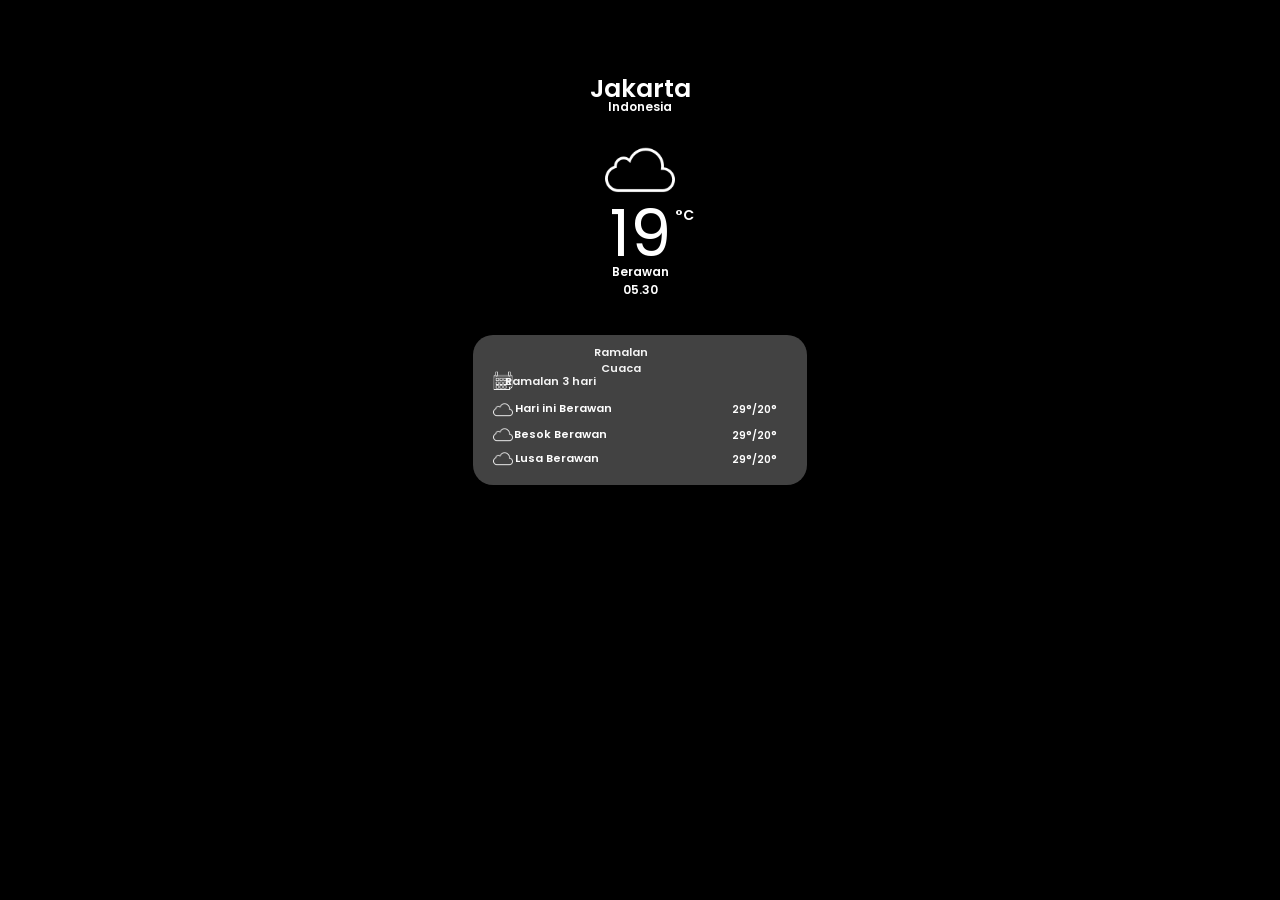
==== index.html @ 3cd358d4 "ganti style css" ====
<!DOCTYPE html>
<html lang="id">
<head>
  <meta charset="UTF-8" />
  <meta name="viewport" content="width=device-width, initial-scale=1.0" />
  <title>Info Cuaca - Jakarta</title>
  <link rel="stylesheet" href="index.css" />
  <link href="https://fonts.googleapis.com/css2?family=Poppins:wght@400;600;700&display=swap" rel="stylesheet" />
</head>
<body>
    <div class="wrapper">
      <div class="background"></div>
      <div class="weather-card-sunset">
        <h1 class="kota">Jakarta</h1>
        <h1 class="negara">Indonesia</h1>
        <img class="awan" src="foto/berawan2.png" alt="awan" />
        <h2 class="suhu">19</h2>
        <h2 class="celcius">°C</h2>
        <p class="kondisi">Berawan</p>
        <p class="jam">05.30</p>
        <div class="forecast">
                <h1 class="judul">Ramalan Cuaca</h1>
                  <p class="b">Ramalan 3 hari</p>
                <div class="box-container">
                  <img class="kalender" src="foto/kalender.png" alt="">
                  <p class="a">Hari ini Berawan</p>
                    <img class="awan1" src="foto/berawan2.png" alt="">
                  <p class="c">29°/20°</p>
                  <p class="a1">Besok Berawan</p>
                    <img class="awan2" src="foto/berawan2.png" alt="">
                  <p class="c1">29°/20°</p>
                  <p class="a2">Lusa Berawan </p>
                    <img class="awan3" src="foto/berawan2.png" alt="">
                  <p class="c2"> 29°/20°</p>
                </div>
              <!-- <div class="background2"></div>
                  <h1 class="judul1">Ramalan Cuaca</h1>
                    <h2 class="subjudul">Ramalan 24 jam</h2>
                      <img class="jam1"src="foto/clock.png" alt="">
                        <p class="p1">29°</p>
                          <img class="cloud"src="foto/berawan2.png" alt="">
                            <p class="arah">13,0km/j</p>
                              <p class="masa">Sekarang</p>
                        <p class="p2">29°</p>
                          <img class="cloud1"src="foto/berawan2.png" alt="">
                            <p class="arah1">13,0km/j</p>
                              <p class="masa1">14.00</p>
                        <p class="p3">29°</p>
                          <img class="cloud2"src="foto/berawan2.png" alt="">
                            <p class="arah2">13,0km/j</p>
                              <p class="masa2">16.00</p>
                        <p class="p4">29°</p>
                          <img class="cloud3"src="foto/berawan2.png" alt="">
                            <p class="arah3">13,0km/j</p>
                              <p class="masa3">18.00</p>
            </div>
              <div class="box-container1">
                <div class="details">
                  <h1 class="p5">Keterangan</h1>
                  <p class="p6">Kelembapan</p>
                  <p class="p7">55%</p>
                  <p class="p8">Terasa seperti</p>
                  <p class="p9">32</p>
                  <p class="p10">UV</p>
                  <p class="p11">8</p>
                  <p class="p12">Tekanan</p> 
                  <p class="p13">1008</p> 
                  <p class="p14">mbar</p> 
                  <p class="p15">Peluang hujan</p> 
                  <p class="p16">3%</p> 
                </div>
              </div>
            <div class="box-container2">
              <h1 class="judul2">Arah mata angin</h1>
              <h1 class="subjudul1">Arah angin</h1>
              <p class="p17">Selatan</p>
              <h1 class="subjudul2">Kecepatan</h1>
              <p class="p18">13,0km/j</p>
            </div>
            <div class="box-container3"> </div>
              <h1 class="judul3">IKU</h1>
                <img class="daun" src="foto/daun.png" alt="">
              <h1 class="judul4">84</h1>
              <p class="subjudul3">Ramalan Kualitas Udara Sepenuhnya</p>
        <p class="p19">Data disediakan oleh </p>
        <a class="link" href="https://openweathermap.org" target="_blank">Open Weather</a>
      </div>
    </div> -->
  <script>
function gantiBackgroundBerdasarkanJam() {
  const jam = new Date().getHours();
  let background = 'foto/sore.jpeg';

  if (jam >= 5 && jam < 6) {
    background = 'foto/pagi.jpeg';
  } else if (jam >= 6 && jam < 16) {
    background = 'foto/siang.jpeg';
  } else if (jam >= 16 && jam < 18) {
    background = 'foto/sore.jpeg';
  } else {
    background = 'foto/malam.jpeg';
  }

  document.querySelector(".background").style.backgroundImage = `url('${background}')`;
}

function showWeather(position) {
  const lat = position.coords.latitude;
  const lon = position.coords.longitude;
  const openWeatherKey = '71a709385242c0f2f64c9aa4a95cf7de';
  const openCageKey = '13257a492d3e4b95a31e9684f765b8e8';

  // Ambil nama kota
  fetch(`https://api.opencagedata.com/geocode/v1/json?q=${lat}+${lon}&key=${openCageKey}&language=id`)
    .then(response => response.json())
    .then(data => {
      const components = data.results[0].components;
      const kota = components.city || components.town || components.village || components.county || "Lokasi tidak ditemukan";
      document.querySelector('.kota').textContent = kota;
    })
    .catch(() => {
      document.querySelector('.kota').textContent = "Lokasi tidak ditemukan";
    });

      // Ambil data cuaca
      fetch(`https://api.openweathermap.org/data/2.5/weather?lat=${lat}&lon=${lon}&units=metric&lang=id&appid=${openWeatherKey}`)
        .then(response => response.json())
        .then(data => {
          const kondisi = data.weather[0].main.toLowerCase();
          const jam = new Date().getHours();
          const isNight = jam >= 18 || jam < 6;

          let iconPath = 'foto/berawan2.png';
          if (kondisi === 'clear') {
            iconPath = isNight ? 'foto/bulan.png' : 'foto/cerah.png';
          } else if (kondisi === 'clouds') {
            iconPath = isNight ? 'foto/bulan-berawan.png' : 'foto/cerah-berawan2.png';
          } else if (kondisi === 'rain') {
            iconPath = 'foto/hujan.png';
          } else if (kondisi === 'thunderstorm') {
            iconPath = 'foto/hujan-petir.png';
          } else if (kondisi === 'drizzle') {
            iconPath = 'foto/hujan-cerah.png';
          } else if (['mist', 'haze', 'fog'].includes(kondisi)) {
            iconPath = 'foto/pagi-berkabut.png';
          }

          document.querySelector('.suhu').textContent = Math.round(data.main.temp);
          document.querySelector('.kondisi').textContent = data.weather[0].description;
          document.querySelector('.jam').textContent = new Date().toLocaleTimeString('id-ID', {
            hour: '2-digit',
            minute: '2-digit'
          });
          document.querySelector('.awan').src = iconPath;
        })
        .catch(() => {
          alert("Gagal mengambil data cuaca.");
        });
    }

    function showError(error) {
      alert("Gagal mendapatkan lokasi. Aktifkan izin lokasi.");
      console.warn(error);
    }

    // Jalankan saat halaman dimuat
    gantiBackgroundBerdasarkanJam();
    if (navigator.geolocation) {
      navigator.geolocation.getCurrentPosition(showWeather, showError);
    } else {
      alert("Browser tidak mendukung Geolocation.");
    }
  </script>
</body>
</html>
---- index.css ----
.wrapper {
  max-width: 390px;
  margin: 0 auto;
  position: relative;
}

* {
  margin: 0;
  padding: 0;
  box-sizing: border-box;
  font-family: 'Poppins', sans-serif;
}

body, html {
  height: 100%;
  overflow-y: auto;
  background-color: black;
}

.background {
  position: fixed;
  width: 100%;
  height: 100%;
  /* background-image: url('foto/sore.jpeg'); */

  background-size: cover;
  background-position: center;
  z-index: -1;
  top: 0;
  left: 0;
}

.weather-card-sunset {
  max-width: 390px;
  margin: 0 auto;
  padding: 20px 10px;
  display: flex;
  flex-direction: column;
  gap: 20px;
  color: white;
  position: relative;
}

.kota, .negara {
text-align: center;
font-family: 'Poppins';
font-style: normal;
font-weight: 600;
line-height: 38px;
text-align: center;
color: #FFFFFF;
}

.kota {
position: relative;
top: 50px;
  font-size: 25px;
}

.negara {
position: relative;
top: 10px;
font-size: 12px;
}

.awan {
position: relative;
top: 0px;
width: 70px;
height: 70px;
margin: 0 auto;
}

.suhu {
position: relative;
top: -40px;
font-family: 'Poppins';
font-style: normal;
font-size: 64px;
line-height: 96px;
text-align: center;
font-weight: 400;
color: #FFFFFF;
}

.celcius {
position: relative;
top: -127px;
left: 44px;
margin-top: -10px;
font-family: 'Poppins';
font-style: normal;
font-weight: 600;
font-size: 14px;
line-height: 21px;
text-align: center;
color: #FFFFFF;
}

.kondisi, .jam {
font-family: 'Poppins';
font-style: normal;
font-weight: 600;
font-size: 12px;
line-height: 18px;
text-align: center;
color: #FFFFFF;
}
.kondisi{
    position: relative;
    top: -110px;
}
.jam{
    position: relative;
    top: -130px;
}

.box-container1, .box-container2, .box-container3 {
  background: rgba(255, 255, 255, 0.15);
  border-radius: 16px;
  padding: 12px;
  backdrop-filter: blur(5px);
}
.box-container{
    position: absolute;
    width: 334px;
    height: 150px;
    left: 28px;
    top: 335px;

    background: rgba(217, 217, 217, 0.3);
    border-radius: 20px;
}


.judul, .judul1, .judul2, .judul3, .judul4,
.subjudul, .subjudul1, .subjudul2, .subjudul3 {
    font-family: 'Poppins';
    font-style: normal;
    font-weight: 600;
    font-size: 11px;
    line-height: 16px;
    text-align: center;
    color: #FFFFFF;
}
.judul{
    position: relative;
    width: 95px;
    height: 18px;
    left: 118px;
    top: -105px;
}
.kalender{
position: relative;
width: 15px;
height: 15px;
top: 32px;
left: 20px;
}
.b{
position: relative;
width: 99px;
height: 18px;
left: 46px;
top: -94px;
    
font-family: 'Poppins';
font-style: normal;
font-weight: 600;
font-size: 11px;
line-height: 16px;
text-align: center;
color: #FFFFFF;
}
.a,.a1,.a2{
position: relative;
font-family: 'Poppins';
font-style: normal;
font-weight: 600;
font-size: 11px;
line-height: 16px;
text-align: center;
color: #FFFFFF;
}
.a{
width: 99px;
height: 18px;
left: 41px;
top: 40px;
}
.a1{
width: 99px;
height: 18px;
    left: 38px;
    top: 5px;
}
.a2{
width: 87px;
height: 18px;
left: 40px;
top: -32px;
}

.awan1{
position: relative;
width: 15px;
height: 15px;
left: 20px;
top: 18px;
}
.awan2{
position: relative;
width: 15px;
height: 15px;
left: 20px;
top: -18px;
}
.awan3{
position: relative;
width: 15px;
height: 15px;
    left: 20px;
    top: -55px;

}
.c,.c1,.c2{
position: relative;
font-family: 'Poppins';
font-style: normal;
font-weight: 600;
font-size: 10px;
line-height: 18px;
text-align: center;
color: #FFFFFF;
}
.c{
width: 108px;
height: 18px;
left: 227px;
top: -2px;
}
.c1{
width: 108px;
height: 18px;
left: 227px;
top: -37px;
}
.c2{
width: 108px;
height: 18px;
left: 227px;
top: -74px;
}

p, h2, h1 {
  color: white;
}

p {
  font-size: 12px;
}

.box-container, .background2 {
  margin-bottom: 10px;
}

.forecast img,
.box-container1 img,
.box-container2 img {
  width: 20px;
  height: 20px;
  vertical-align: middle;
  margin-right: 6px;
}

.details p {
  font-size: 12px;
  margin: 2px 0;
}

.link {
  font-size: 10px;
  text-align: center;
  display: block;
  margin-top: 10px;
  color: #fff;
  text-decoration: underline;
}

.daun {
  width: 24px;
  height: 24px;
  display: inline-block;
  vertical-align: middle;
}

@media (max-width: 420px) {
  .weather-card-sunset {
    padding: 20px;
  }
}
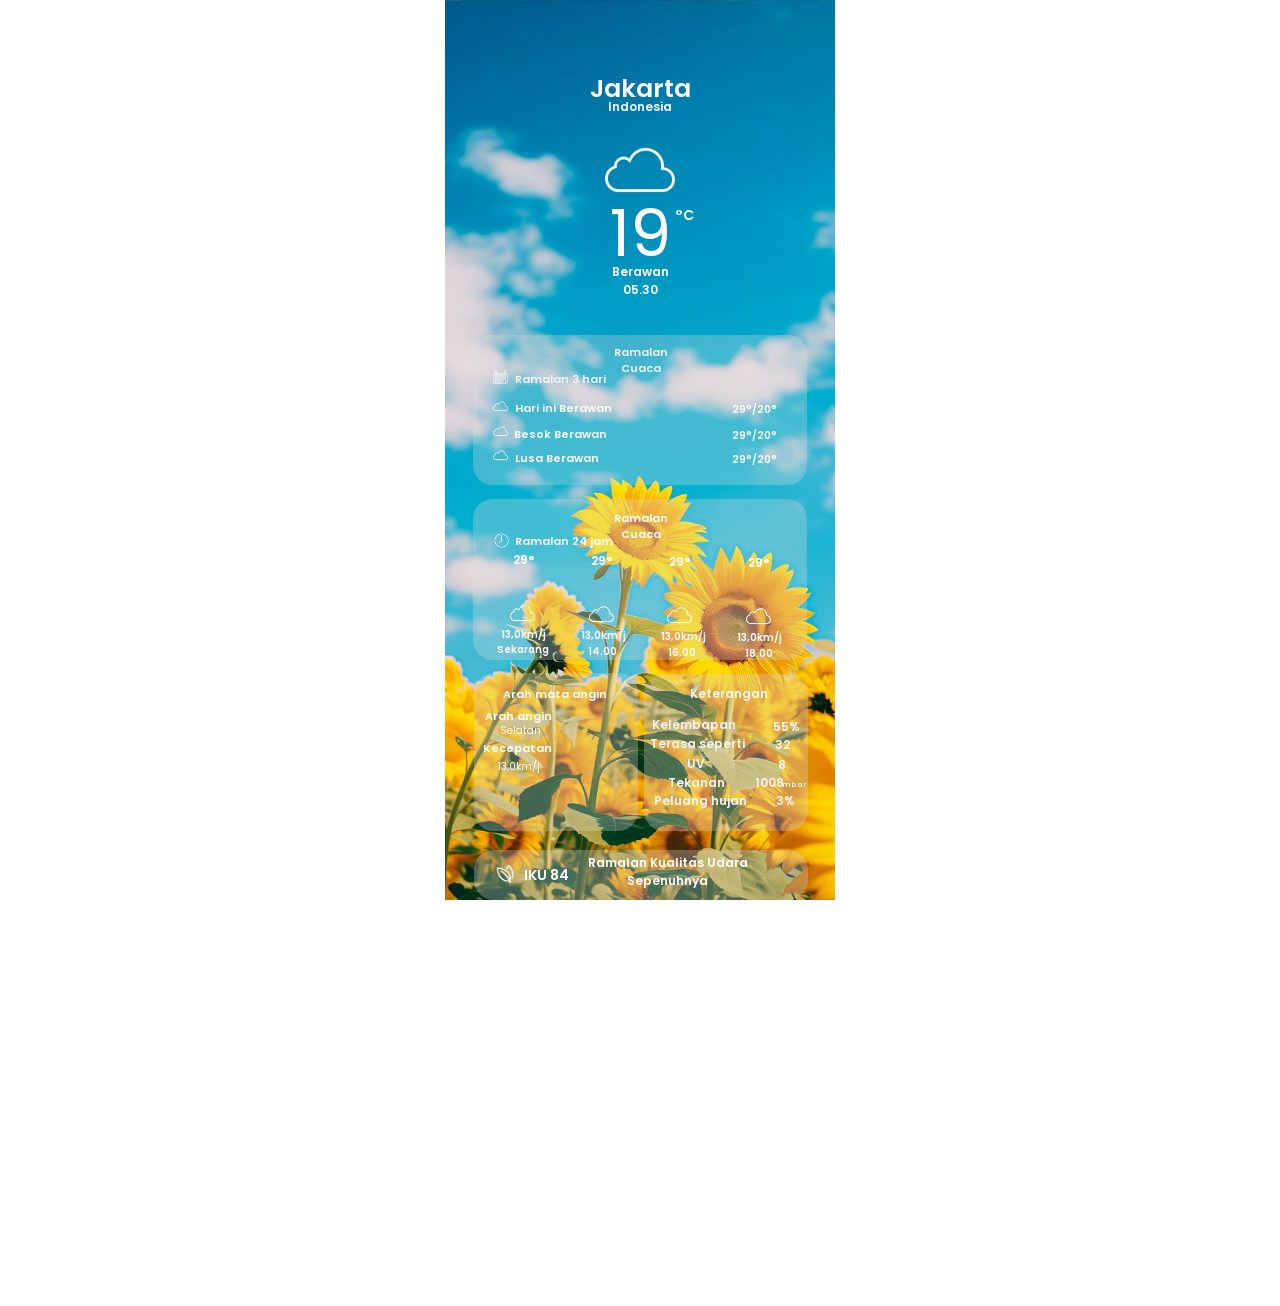
==== commit cb7aacb5: "rubah css selesai" ====
--- a/index.html
+++ b/index.html
@@ -33,7 +33,7 @@
                     <img class="awan3" src="foto/berawan2.png" alt="">
                   <p class="c2"> 29°/20°</p>
                 </div>
-              <!-- <div class="background2"></div>
+              <div class="background2"></div>
                   <h1 class="judul1">Ramalan Cuaca</h1>
                     <h2 class="subjudul">Ramalan 24 jam</h2>
                       <img class="jam1"src="foto/clock.png" alt="">
@@ -85,7 +85,7 @@
         <p class="p19">Data disediakan oleh </p>
         <a class="link" href="https://openweathermap.org" target="_blank">Open Weather</a>
       </div>
-    </div> -->
+    </div> 
   <script>
 function gantiBackgroundBerdasarkanJam() {
   const jam = new Date().getHours();
--- a/index.css
+++ b/index.css
@@ -1,44 +1,46 @@
 .wrapper {
-  max-width: 390px;
-  margin: 0 auto;
-  position: relative;
+max-width: 390px;
+margin: 0 auto;
+position: relative;
 }
 
 * {
-  margin: 0;
-  padding: 0;
-  box-sizing: border-box;
-  font-family: 'Poppins', sans-serif;
+margin: 0;
+padding: 0;
+box-sizing: border-box;
+font-family: 'Poppins', sans-serif;
 }
 
 body, html {
-  height: 100%;
-  overflow-y: auto;
-  background-color: black;
+/* height: 100%; */
+overflow-y: auto;
+/* background-color: black; */
+  height: 100vh;
+  width: 100vw;
 }
 
 .background {
-  position: fixed;
-  width: 100%;
-  height: 100%;
-  /* background-image: url('foto/sore.jpeg'); */
-
-  background-size: cover;
-  background-position: center;
-  z-index: -1;
-  top: 0;
-  left: 0;
+position: absolute;
+width: 100%;
+height: 74%;
+background-image: url('foto/sore.jpeg');
+
+background-size: cover;
+background-position: center;
+z-index: -1;
+top: 0;
+left: 0;
 }
 
 .weather-card-sunset {
-  max-width: 390px;
-  margin: 0 auto;
-  padding: 20px 10px;
-  display: flex;
-  flex-direction: column;
-  gap: 20px;
-  color: white;
-  position: relative;
+max-width: 390px;
+margin: 0 auto;
+padding: 20px 10px;
+display: flex;
+flex-direction: column;
+gap: 20px;
+color: white;
+position: relative;
 }
 
 .kota, .negara {
@@ -107,49 +109,102 @@
 color: #FFFFFF;
 }
 .kondisi{
-    position: relative;
-    top: -110px;
+position: relative;
+top: -110px;
 }
 .jam{
-    position: relative;
-    top: -130px;
+position: relative;
+top: -130px;
 }
 
 .box-container1, .box-container2, .box-container3 {
-  background: rgba(255, 255, 255, 0.15);
-  border-radius: 16px;
-  padding: 12px;
-  backdrop-filter: blur(5px);
+background: rgba(255, 255, 255, 0.15);
+border-radius: 16px;
+padding: 12px;
 }
 .box-container{
-    position: absolute;
-    width: 334px;
-    height: 150px;
-    left: 28px;
-    top: 335px;
-
-    background: rgba(217, 217, 217, 0.3);
-    border-radius: 20px;
-}
-
-
+position: absolute;
+width: 334px;
+height: 150px;
+left: 28px;
+top: 335px;
+
+background: rgba(217, 217, 217, 0.3);
+border-radius: 20px;
+}
+.box-container1{
+position: absolute;
+width: 164px;
+height: 158px;
+left: 29px;
+top: 673px;
+background: rgba(217, 217, 217, 0.3);
+border-radius: 20px;
+}
+.box-container2{
+position: absolute;
+width: 164px;
+height: 157px;
+left: 199px;
+top: 674px;
+background: rgba(217, 217, 217, 0.3);
+border-radius: 20px;
+}
+.box-container3{
+position: relative;
+width: 334px;
+height: 50px;
+left: 19px;
+top: -151px;
+
+background: rgba(217, 217, 217, 0.3);
+border-radius: 20px;
+}
+.background2{
+position: relative;
+width: 334px;
+height: 161px;
+left: 18px;
+top: 14px;
+background: rgba(217, 217, 217, 0.3);
+border-radius: 20px;
+}
 .judul, .judul1, .judul2, .judul3, .judul4,
 .subjudul, .subjudul1, .subjudul2, .subjudul3 {
-    font-family: 'Poppins';
-    font-style: normal;
-    font-weight: 600;
-    font-size: 11px;
-    line-height: 16px;
-    text-align: center;
-    color: #FFFFFF;
+position: relative;
+font-family: 'Poppins';
+font-style: normal;
+font-weight: 600;
+font-size: 11px;
+line-height: 16px;
+text-align: center;
+color: #FFFFFF;
 }
 .judul{
-    position: relative;
-    width: 95px;
-    height: 18px;
-    left: 118px;
-    top: -105px;
-}
+position: relative;
+width: 95px;
+height: 18px;
+left: 138px;
+top: -105px;
+}
+.judul1{position: relative;width: 95px;height: 18px;left: 138px;top: -146px;}
+.judul2{width: 104px;height: 18px;left: -153px;top: 0px;}
+.judul3{width: 55px;height: 19px;left: 53px;top: -206px;font-weight: 600;font-size: 14px;line-height: 21px;}
+.judul4{width: 55px;height: 19px;left: 77px;top: -285px;font-weight: 600;font-size: 14px;line-height: 21px;}
+
+.subjudul{width: 99px;height: 18px;left: 59px;top: -141px;}
+.subjudul1{width: 104px;height: 18px;left: -190px;top: 4px;font-size: 11px;}
+.subjudul2{width: 104px;height: 18px;left: -191px;top: 0px;font-size: 11px;}
+.subjudul3{width: 203px;height: 19px;left: 111px;top: -335px;font-size: 12px;line-height: 18px;}
+
+.jam1{
+position: relative;
+width: 15px;
+height: 15px;
+top: -162px;
+left: 39px;
+}
+
 .kalender{
 position: relative;
 width: 15px;
@@ -161,8 +216,8 @@
 position: relative;
 width: 99px;
 height: 18px;
-left: 46px;
-top: -94px;
+left: 56px;
+top: -96px;
     
 font-family: 'Poppins';
 font-style: normal;
@@ -191,8 +246,8 @@
 .a1{
 width: 99px;
 height: 18px;
-    left: 38px;
-    top: 5px;
+left: 38px;
+top: 5px;
 }
 .a2{
 width: 87px;
@@ -219,8 +274,8 @@
 position: relative;
 width: 15px;
 height: 15px;
-    left: 20px;
-    top: -55px;
+left: 20px;
+top: -55px;
 
 }
 .c,.c1,.c2{
@@ -252,31 +307,105 @@
 top: -74px;
 }
 
-p, h2, h1 {
+p,.p1,.p2,.p3,.p4,.p5,.p6,.p7,.p8,.p9,
+.p10,.p11,.p12,.p13,.p14,.p15,.p16,
+.p17,.p18,.p19,.h2,.h1 {
+position: relative;
+font-family: 'Poppins';
+font-style: normal;
+font-weight: 600;
+font-size: 12px;
+line-height: 18px;
+text-align: center;
+color: #FFFFFF;
+
   color: white;
 }
 
-p {
-  font-size: 12px;
-}
+.p1{width: 108px;height: 18px;left: 15px;top: -166px;}
+.p2{width: 108px;height: 18px;left: 93px;top: -231px;}
+.p3{width: 108px;height: 18px;left: 171px;top: -296px;}
+.p4{width: 108px;height: 18px;left: 250px;top: -361px;}
+
+.p5{width: 104px;height: 18px;left: 191px;}
+.p6{width: 104px;height: 18px;left: 156px;top: 13px;}
+.p7{width: 104px;height: 18px;left: 248px;top: -3px;}
+.p8{width: 104px;height: 18px;left: 159px;top: -4px;}
+.p9{width: 104px;height: 18px;left: 244px;top: -21px;}
+.p10{width: 104px;height: 18px;left: 158px;top: -20px;}
+.p11{width: 104px;height: 18px;left: 244px;top: -37px;}
+.p12{width: 104px;height: 18px;left: 158px;top: -37px;}
+.p13{width: 64px;height: 18px;left: 251px;top: -55px;}
+.p14{width: 21px;height: 11px;left: 296px;top: -71px;font-size: 7px;}
+.p15{width: 104px;height: 18px;left: 162px;top: -66px;}
+.p16{width: 64px;height: 18px;left: 267px;top: -84px;}
+.p17{width: 104px;height: 18px;left: -188px;top: 0px;font-size: 10px;font-weight: 400;}
+.p18{width: 46px;height: 6px;left: -160px;top: 0px;font-weight: 400;font-size: 10px;}
+.p19{width: 103px;height: 14px; left: 99px;top: -300px;font-weight: 400;font-size: 7px;line-height: 10px;}
 
 .box-container, .background2 {
   margin-bottom: 10px;
 }
 
-.forecast img,
-.box-container1 img,
-.box-container2 img {
-  width: 20px;
-  height: 20px;
-  vertical-align: middle;
-  margin-right: 6px;
-}
-
-.details p {
-  font-size: 12px;
-  margin: 2px 0;
-}
+.cloud{
+position: relative;
+width: 25px;
+height: 25px;
+    left: 55px;
+    top: -134px;
+}
+
+.cloud1{
+position: relative;
+width: 25px;
+height: 25px;
+left: 134px;
+top: -199px;
+}
+.cloud2{
+position: relative;
+width: 25px;
+height: 25px;
+left: 212px;
+top: -264px;
+}
+.cloud3{
+position: relative;
+width: 25px;
+height: 25px;
+left: 291px;
+top: -329px;
+}
+
+.arah,.arah1,.arah2,.arah3{
+position: relative;
+font-family: 'Poppins';
+font-style: normal;
+font-weight: 600;
+font-size: 10px;
+line-height: 15px;
+text-align: center;
+color: #FFFFFF;
+}
+.arah{width: 46px;height: 8px;left: 45px;top: -140px;}
+.arah1{width: 46px;height: 8px;left: 125px;top: -205px;}
+.arah2{width: 46px;height: 8px;left: 205px;top: -270px;}
+.arah3{width: 46px;height: 8px;left: 281px;top: -335px;}
+
+.masa,.masa1,.masa2,.masa3{
+position: relative;
+font-family: 'Poppins';
+font-style: normal;
+font-weight: 600;
+font-size: 10px;
+line-height: 15px;
+text-align: center;
+color: #FFFFFF;
+}
+.masa{width: 54px;height: 8px;left: 41px;top: -133px;}
+.masa1{width: 54px;height: 8px;left: 120px;top: -197px;}
+.masa2{width: 54px;height: 8px;left: 200px;top: -262px;}
+.masa3{width: 54px;height: 8px;left: 277px;top: -327px;}
 
 .link {
   font-size: 10px;
@@ -288,10 +417,26 @@
 }
 
 .daun {
-  width: 24px;
-  height: 24px;
+  position: relative;
+  width: 20px;height: 20px;left: 40px;top: -246px;
   display: inline-block;
   vertical-align: middle;
+}
+.link{
+position: relative;
+width: 103px;
+height: 14px;
+left: 169px;
+top: -344px;
+
+font-family: 'Poppins';
+font-style: normal;
+font-weight: 700;
+font-size: 8px;
+line-height: 12px;
+text-align: center;
+color: #FFFFFF;
+text-decoration: none;
 }
 
 @media (max-width: 420px) {
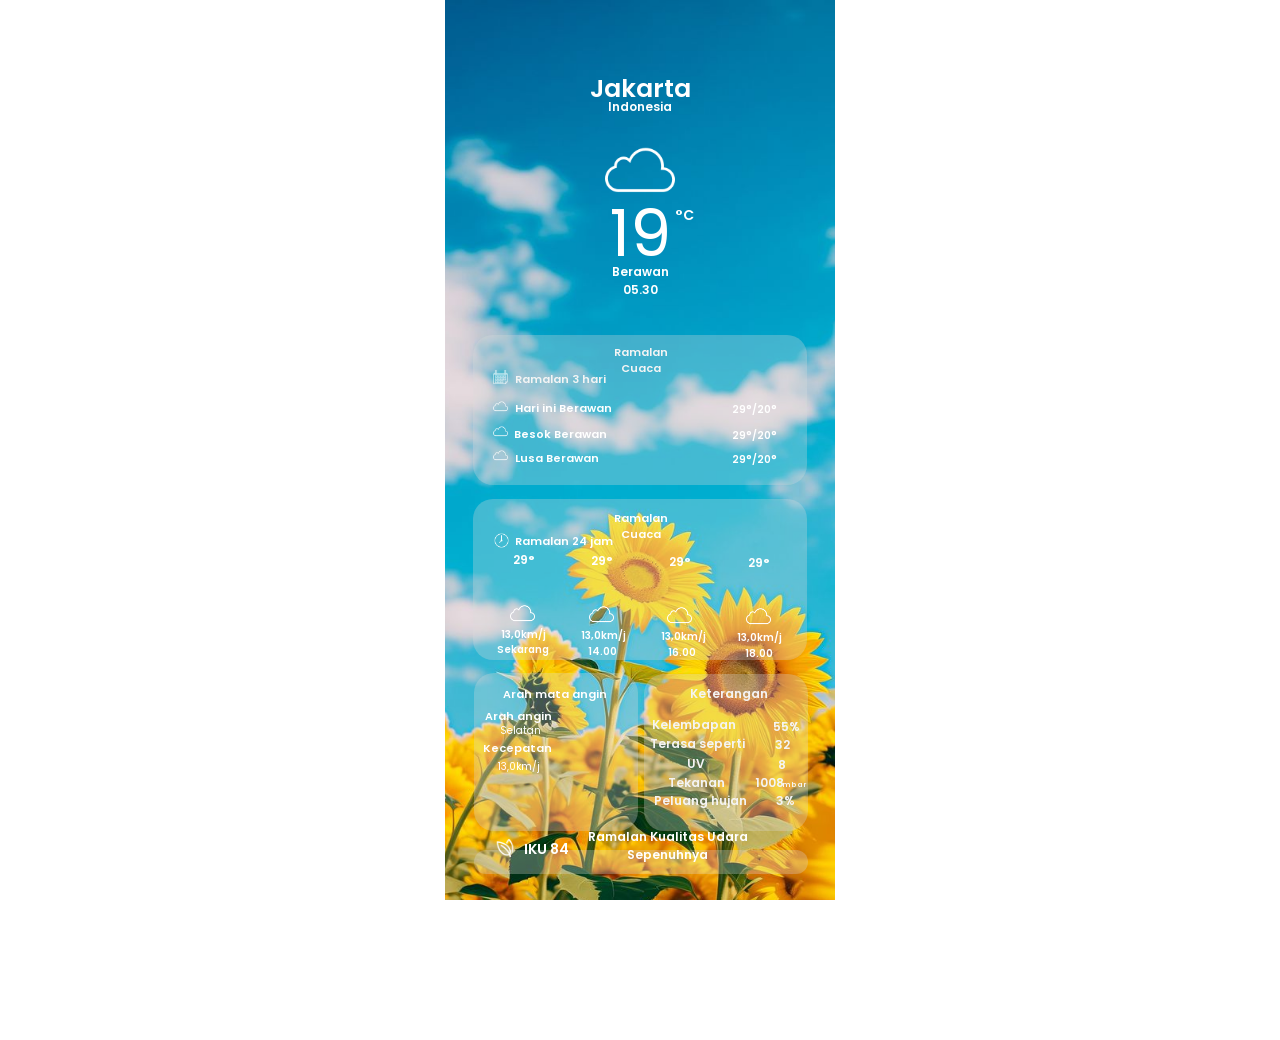
==== commit be058bba: "style css blm selesai" ====
--- a/index.html
+++ b/index.html
@@ -10,7 +10,7 @@
 <body>
     <div class="wrapper">
       <div class="background"></div>
-      <div class="weather-card-sunset">
+      <div class="weather-card-sunset ">
         <h1 class="kota">Jakarta</h1>
         <h1 class="negara">Indonesia</h1>
         <img class="awan" src="foto/berawan2.png" alt="awan" />
--- a/index.css
+++ b/index.css
@@ -1,4 +1,5 @@
 .wrapper {
+ width: 100%;
 max-width: 390px;
 margin: 0 auto;
 position: relative;
@@ -12,9 +13,12 @@
 }
 
 body, html {
-/* height: 100%; */
-overflow-y: auto;
-/* background-color: black; */
+  max-width: 100%;
+  overflow-y: auto;
+  margin: 0;
+  padding: 0;
+  min-height: 100vh;
+  overflow-x: hidden; 
   height: 100vh;
   width: 100vw;
 }
@@ -22,7 +26,7 @@
 .background {
 position: absolute;
 width: 100%;
-height: 74%;
+height: 154%;
 background-image: url('foto/sore.jpeg');
 
 background-size: cover;
@@ -33,7 +37,8 @@
 }
 
 .weather-card-sunset {
-max-width: 390px;
+max-width: 100%;
+height: 75vh;
 margin: 0 auto;
 padding: 20px 10px;
 display: flex;
@@ -443,4 +448,4 @@
   .weather-card-sunset {
     padding: 20px;
   }
-}
+}
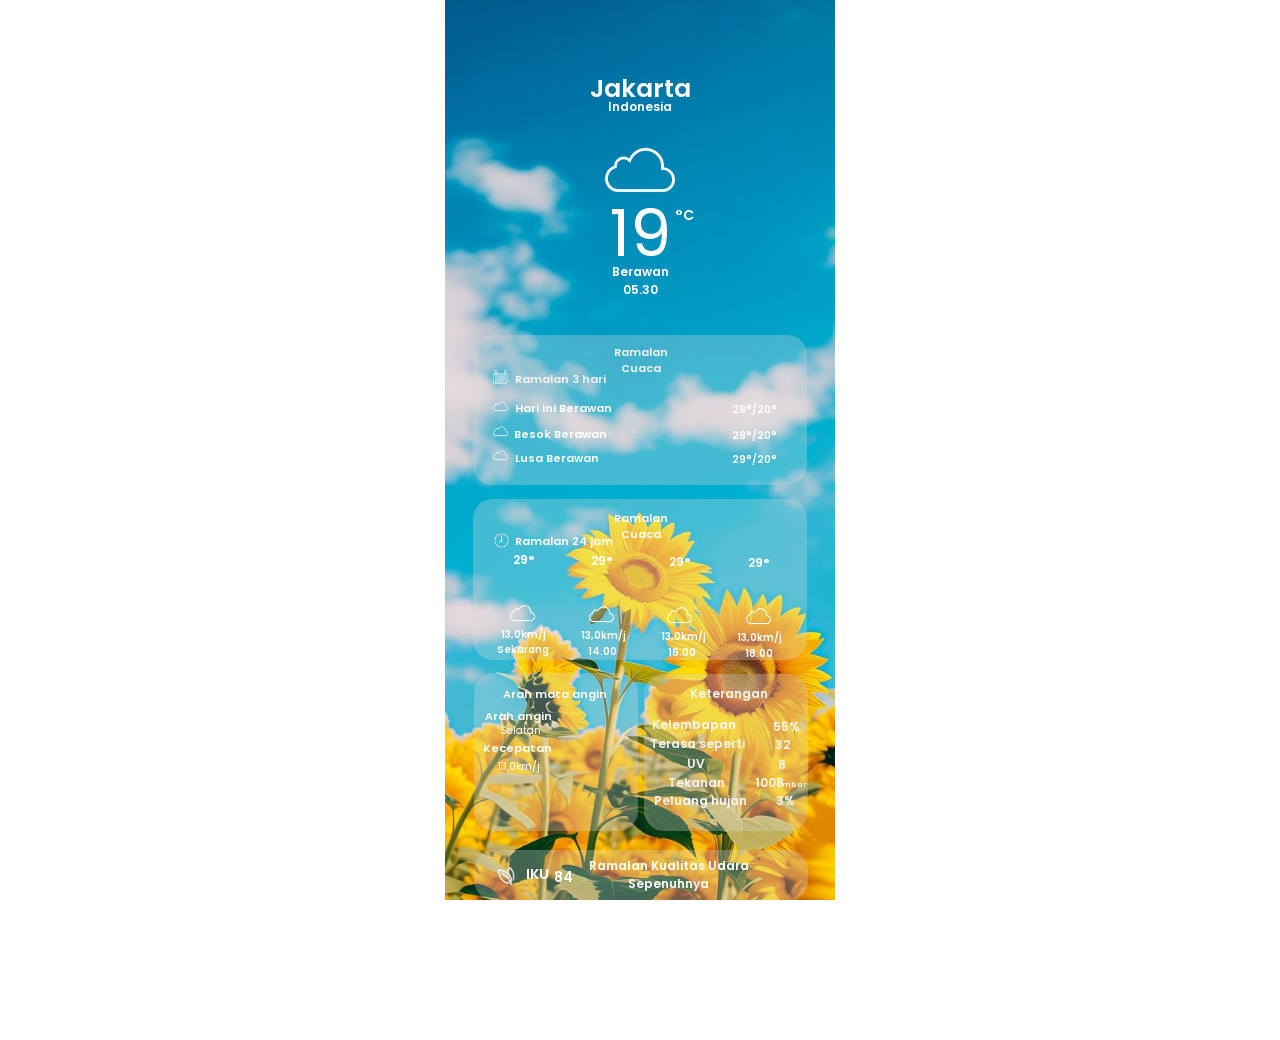
==== commit d7f6c3b4: "update2" ====
--- a/index.html
+++ b/index.html
@@ -77,11 +77,12 @@
               <h1 class="subjudul2">Kecepatan</h1>
               <p class="p18">13,0km/j</p>
             </div>
-            <div class="box-container3"> </div>
+            <div class="box-container3">
               <h1 class="judul3">IKU</h1>
                 <img class="daun" src="foto/daun.png" alt="">
               <h1 class="judul4">84</h1>
               <p class="subjudul3">Ramalan Kualitas Udara Sepenuhnya</p>
+             </div>
         <p class="p19">Data disediakan oleh </p>
         <a class="link" href="https://openweathermap.org" target="_blank">Open Weather</a>
       </div>
--- a/index.css
+++ b/index.css
@@ -21,6 +21,7 @@
   overflow-x: hidden; 
   height: 100vh;
   width: 100vw;
+  /* background-color: black; */
 }
 
 .background {
@@ -194,13 +195,13 @@
 }
 .judul1{position: relative;width: 95px;height: 18px;left: 138px;top: -146px;}
 .judul2{width: 104px;height: 18px;left: -153px;top: 0px;}
-.judul3{width: 55px;height: 19px;left: 53px;top: -206px;font-weight: 600;font-size: 14px;line-height: 21px;}
-.judul4{width: 55px;height: 19px;left: 77px;top: -285px;font-weight: 600;font-size: 14px;line-height: 21px;}
+.judul3{width: 55px;height: 19px;left: 24px;top: 2px;font-weight: 600;font-size: 14px;line-height: 21px;}
+.judul4{width: 55px;height: 19px;left: 50px;top: -39px;font-weight: 600;font-size: 14px;line-height: 21px;}
 
 .subjudul{width: 99px;height: 18px;left: 59px;top: -141px;}
 .subjudul1{width: 104px;height: 18px;left: -190px;top: 4px;font-size: 11px;}
 .subjudul2{width: 104px;height: 18px;left: -191px;top: 0px;font-size: 11px;}
-.subjudul3{width: 203px;height: 19px;left: 111px;top: -335px;font-size: 12px;line-height: 18px;}
+.subjudul3{width: 203px;height: 19px;left: 81px;top: -68px;font-size: 12px;line-height: 18px;}
 
 .jam1{
 position: relative;
@@ -346,7 +347,7 @@
 .p16{width: 64px;height: 18px;left: 267px;top: -84px;}
 .p17{width: 104px;height: 18px;left: -188px;top: 0px;font-size: 10px;font-weight: 400;}
 .p18{width: 46px;height: 6px;left: -160px;top: 0px;font-weight: 400;font-size: 10px;}
-.p19{width: 103px;height: 14px; left: 99px;top: -300px;font-weight: 400;font-size: 7px;line-height: 10px;}
+.p19{width: 103px;height: 14px; left: 102px;top: -149px;font-weight: 400;font-size: 7px;line-height: 10px;}
 
 .box-container, .background2 {
   margin-bottom: 10px;
@@ -423,7 +424,7 @@
 
 .daun {
   position: relative;
-  width: 20px;height: 20px;left: 40px;top: -246px;
+  width: 20px;height: 20px;left: 10px;top: -19px;
   display: inline-block;
   vertical-align: middle;
 }
@@ -431,8 +432,8 @@
 position: relative;
 width: 103px;
 height: 14px;
-left: 169px;
-top: -344px;
+left: 171px;
+top: -190px;
 
 font-family: 'Poppins';
 font-style: normal;
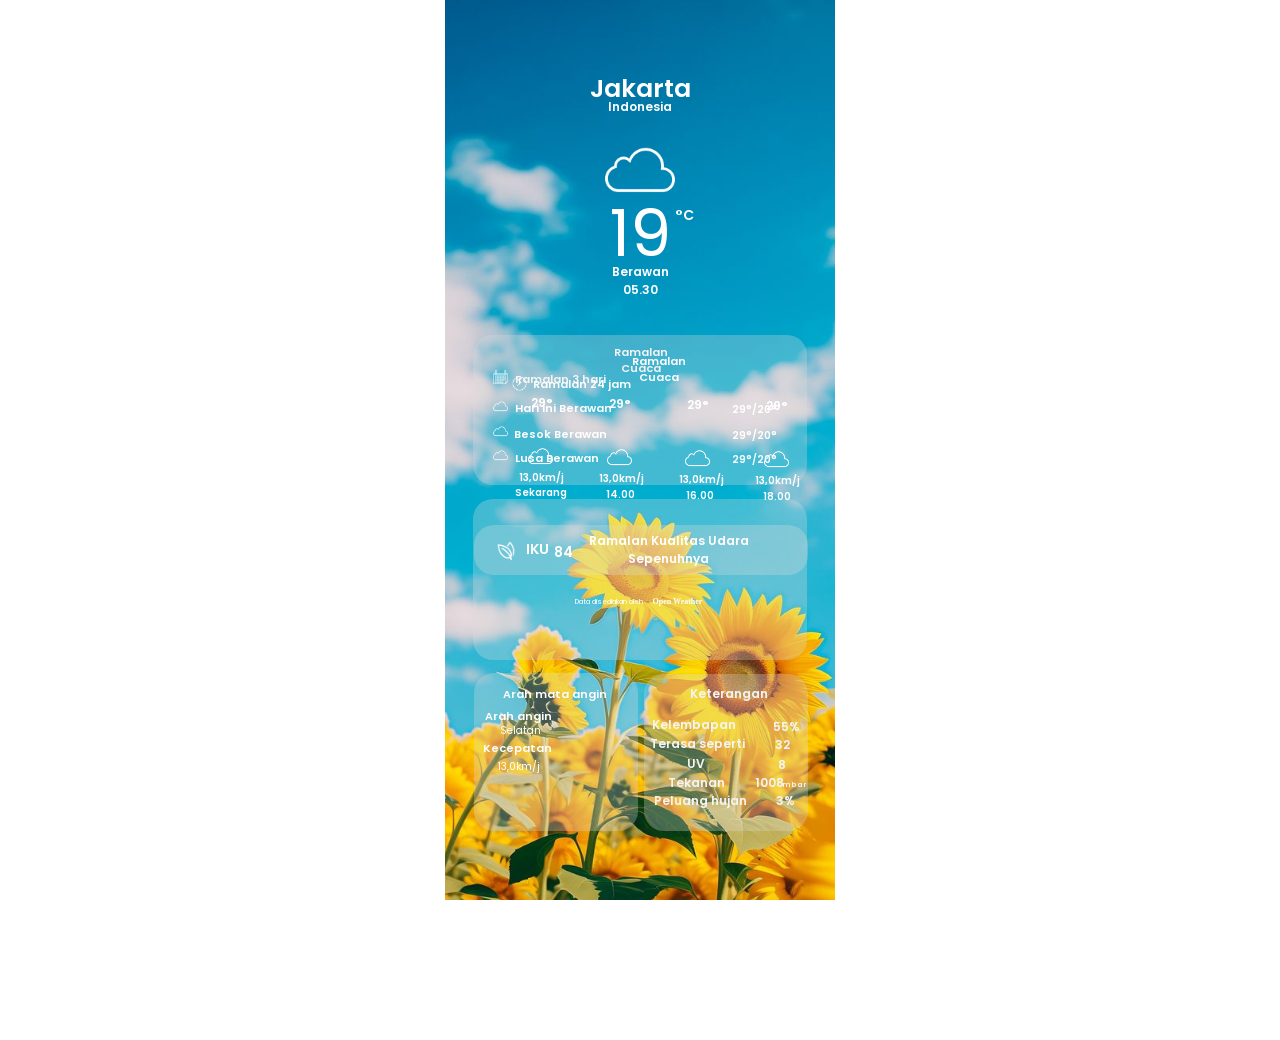
==== commit 574f9853: "proyek mangkrak dulu" ====
--- a/index.html
+++ b/index.html
@@ -3,7 +3,7 @@
 <head>
   <meta charset="UTF-8" />
   <meta name="viewport" content="width=device-width, initial-scale=1.0" />
-  <title>Info Cuaca - Jakarta</title>
+  <title>Info Cuaca</title>
   <link rel="stylesheet" href="index.css" />
   <link href="https://fonts.googleapis.com/css2?family=Poppins:wght@400;600;700&display=swap" rel="stylesheet" />
 </head>
@@ -33,7 +33,7 @@
                     <img class="awan3" src="foto/berawan2.png" alt="">
                   <p class="c2"> 29°/20°</p>
                 </div>
-              <div class="background2"></div>
+              <div class="background2">
                   <h1 class="judul1">Ramalan Cuaca</h1>
                     <h2 class="subjudul">Ramalan 24 jam</h2>
                       <img class="jam1"src="foto/clock.png" alt="">
@@ -52,7 +52,8 @@
                         <p class="p4">29°</p>
                           <img class="cloud3"src="foto/berawan2.png" alt="">
                             <p class="arah3">13,0km/j</p>
-                              <p class="masa3">18.00</p>
+                             <p class="masa3">18.00</p>
+              </div>
             </div>
               <div class="box-container1">
                 <div class="details">
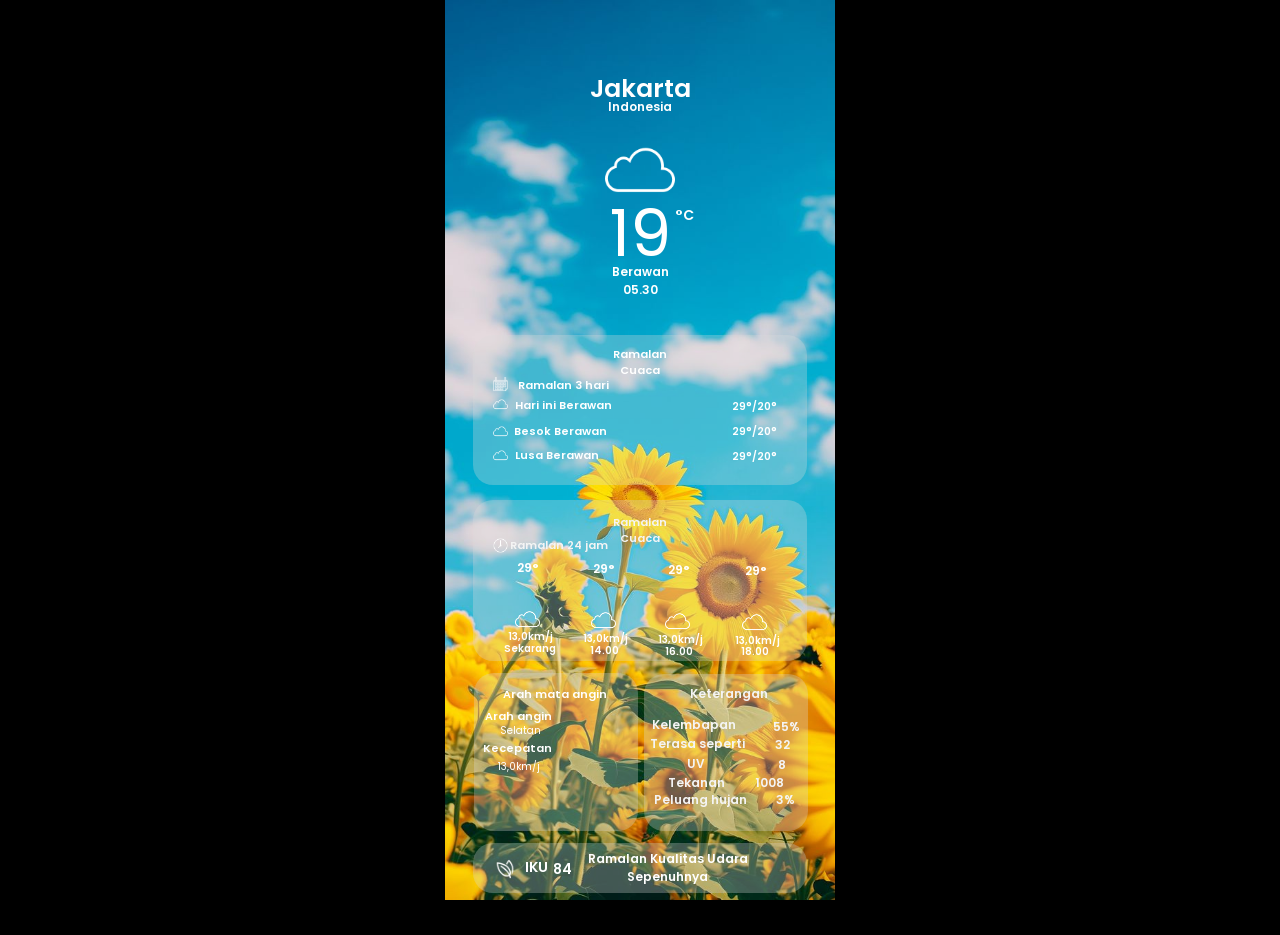
==== commit 3ffa43c0: "perlu sedikit revisi" ====
--- a/index.html
+++ b/index.html
@@ -20,7 +20,7 @@
         <p class="jam">05.30</p>
         <div class="forecast">
                 <h1 class="judul">Ramalan Cuaca</h1>
-                  <p class="b">Ramalan 3 hari</p>
+                  <p class="b">Ramalan 24 jam</p>
                 <div class="box-container">
                   <img class="kalender" src="foto/kalender.png" alt="">
                   <p class="a">Hari ini Berawan</p>
@@ -35,7 +35,7 @@
                 </div>
               <div class="background2">
                   <h1 class="judul1">Ramalan Cuaca</h1>
-                    <h2 class="subjudul">Ramalan 24 jam</h2>
+                    <h2 class="subjudul">Ramalan 3 hari</h2>
                       <img class="jam1"src="foto/clock.png" alt="">
                         <p class="p1">29°</p>
                           <img class="cloud"src="foto/berawan2.png" alt="">
@@ -66,7 +66,7 @@
                   <p class="p11">8</p>
                   <p class="p12">Tekanan</p> 
                   <p class="p13">1008</p> 
-                  <p class="p14">mbar</p> 
+                  <!-- <p class="p14">mbar</p>  -->
                   <p class="p15">Peluang hujan</p> 
                   <p class="p16">3%</p> 
                 </div>
@@ -78,6 +78,7 @@
               <h1 class="subjudul2">Kecepatan</h1>
               <p class="p18">13,0km/j</p>
             </div>
+            <a href="https://openweathermap.org/api/air-pollution" target="_blank" class="link-box">
             <div class="box-container3">
               <h1 class="judul3">IKU</h1>
                 <img class="daun" src="foto/daun.png" alt="">
@@ -106,12 +107,32 @@
   document.querySelector(".background").style.backgroundImage = `url('${background}')`;
 }
 
+function showError(error) {
+  alert("Gagal mendapatkan lokasi. Aktifkan izin lokasi di browser Anda.");
+  console.warn("Geolocation error:", error);
+}
+
+
 function showWeather(position) {
   const lat = position.coords.latitude;
   const lon = position.coords.longitude;
   const openWeatherKey = '71a709385242c0f2f64c9aa4a95cf7de';
   const openCageKey = '13257a492d3e4b95a31e9684f765b8e8';
 
+  // Ambil IKU (Indeks Kualitas Udara)
+fetch(`https://api.openweathermap.org/data/2.5/air_pollution?lat=${lat}&lon=${lon}&appid=${openWeatherKey}`)
+  .then(response => response.json())
+  .then(data => {
+    const aqi = data.list[0].main.aqi;
+    const nilaiIKU = aqi * 25 + 10; // Nilai dikalibrasi agar tampil seperti "84"
+    document.querySelector('.judul4').textContent = nilaiIKU;
+  })
+  .catch(() => {
+    document.querySelector('.iku-value').textContent = "--";
+    console.warn("Gagal mengambil data kualitas udara");
+  });
+
+
   // Ambil nama kota
   fetch(`https://api.opencagedata.com/geocode/v1/json?q=${lat}+${lon}&key=${openCageKey}&language=id`)
     .then(response => response.json())
@@ -124,47 +145,116 @@
       document.querySelector('.kota').textContent = "Lokasi tidak ditemukan";
     });
 
-      // Ambil data cuaca
-      fetch(`https://api.openweathermap.org/data/2.5/weather?lat=${lat}&lon=${lon}&units=metric&lang=id&appid=${openWeatherKey}`)
-        .then(response => response.json())
-        .then(data => {
-          const kondisi = data.weather[0].main.toLowerCase();
-          const jam = new Date().getHours();
-          const isNight = jam >= 18 || jam < 6;
-
-          let iconPath = 'foto/berawan2.png';
-          if (kondisi === 'clear') {
-            iconPath = isNight ? 'foto/bulan.png' : 'foto/cerah.png';
-          } else if (kondisi === 'clouds') {
-            iconPath = isNight ? 'foto/bulan-berawan.png' : 'foto/cerah-berawan2.png';
-          } else if (kondisi === 'rain') {
-            iconPath = 'foto/hujan.png';
-          } else if (kondisi === 'thunderstorm') {
-            iconPath = 'foto/hujan-petir.png';
-          } else if (kondisi === 'drizzle') {
-            iconPath = 'foto/hujan-cerah.png';
-          } else if (['mist', 'haze', 'fog'].includes(kondisi)) {
-            iconPath = 'foto/pagi-berkabut.png';
-          }
-
-          document.querySelector('.suhu').textContent = Math.round(data.main.temp);
-          document.querySelector('.kondisi').textContent = data.weather[0].description;
-          document.querySelector('.jam').textContent = new Date().toLocaleTimeString('id-ID', {
-            hour: '2-digit',
-            minute: '2-digit'
-          });
-          document.querySelector('.awan').src = iconPath;
-        })
-        .catch(() => {
-          alert("Gagal mengambil data cuaca.");
+  // Ambil data cuaca sekarang
+  fetch(`https://api.openweathermap.org/data/2.5/weather?lat=${lat}&lon=${lon}&units=metric&lang=id&appid=${openWeatherKey}`)
+    .then(response => response.json())
+    .then(data => {
+      const kondisi = data.weather[0].main.toLowerCase();
+      const jam = new Date().getHours();
+      const isNight = jam >= 18 || jam < 6;
+
+            // Arah angin
+      const arah = data.wind.deg;
+      const arahMataAngin = ["Utara", "Timur Laut", "Timur", "Tenggara", "Selatan", "Barat Daya", "Barat", "Barat Laut"];
+      const indexArah = Math.round(arah / 45) % 8;
+      document.querySelector('.p17').textContent = arahMataAngin[indexArah];
+
+      // Kecepatan angin
+      document.querySelector('.p18').textContent = `${data.wind.speed.toFixed(1).replace('.', ',')}km/j`;
+
+      // Kelembapan
+      document.querySelector('.p7').textContent = `${data.main.humidity}%`;
+
+      // Terasa seperti
+      document.querySelector('.p9').textContent = Math.round(data.main.feels_like);
+
+      // Tekanan
+      document.querySelector('.p13').textContent = `${data.main.pressure}mbar`;
+
+      // Peluang hujan
+      const peluang = data.rain && data.rain['1h'] ? Math.round(data.rain['1h'] * 100) : 3;
+      document.querySelector('.p16').textContent = `${peluang}%`;
+
+
+      let iconPath = 'foto/berawan2.png';
+      if (kondisi === 'clear') {
+        iconPath = isNight ? 'foto/bulan.png' : 'foto/cerah.png';
+      } else if (kondisi === 'clouds') {
+        iconPath = isNight ? 'foto/bulan-berawan.png' : 'foto/cerah-berawan2.png';
+      } else if (kondisi === 'rain') {
+        iconPath = 'foto/hujan.png';
+      } else if (kondisi === 'thunderstorm') {
+        iconPath = 'foto/hujan-petir.png';
+      } else if (kondisi === 'drizzle') {
+        iconPath = 'foto/hujan-cerah.png';
+      } else if (['mist', 'haze', 'fog'].includes(kondisi)) {
+        iconPath = 'foto/pagi-berkabut.png';
+      }
+
+      document.querySelector('.suhu').textContent = Math.round(data.main.temp);
+      document.querySelector('.kondisi').textContent = data.weather[0].description;
+      document.querySelector('.jam').textContent = new Date().toLocaleTimeString('id-ID', {
+        hour: '2-digit',
+        minute: '2-digit'
+      });
+      document.querySelector('.awan').src = iconPath;
+    })
+    .catch((error) => {
+      console.error("Gagal mengambil data cuaca: ",error)
+      alert("Gagal mengambil data cuaca.");
+    });
+
+  // Ambil data ramalan 3 hari
+  fetch(`https://api.openweathermap.org/data/2.5/forecast?lat=${lat}&lon=${lon}&units=metric&lang=id&appid=${openWeatherKey}`)
+    .then(response => response.json())
+    .then(data => {
+      const forecastData = data.list.filter(item => item.dt_txt.includes("12:00:00"));
+
+      // Hari ini
+      document.querySelector('.a').textContent = `Hari ini ${forecastData[0].weather[0].description}`;
+      document.querySelector('.c').textContent = `${Math.round(forecastData[0].main.temp_max)}°/${Math.round(forecastData[0].main.temp_min)}°`;
+      document.querySelector('.awan1').src = `https://openweathermap.org/img/wn/${forecastData[0].weather[0].icon}@2x.png`;
+
+      // Besok
+      document.querySelector('.a1').textContent = `Besok ${forecastData[1].weather[0].description}`;
+      document.querySelector('.c1').textContent = `${Math.round(forecastData[1].main.temp_max)}°/${Math.round(forecastData[1].main.temp_min)}°`;
+      document.querySelector('.awan2').src = `https://openweathermap.org/img/wn/${forecastData[1].weather[0].icon}@2x.png`;
+
+      // Lusa
+      document.querySelector('.a2').textContent = `Lusa ${forecastData[2].weather[0].description}`;
+      document.querySelector('.c2').textContent = `${Math.round(forecastData[2].main.temp_max)}°/${Math.round(forecastData[2].main.temp_min)}°`;
+      document.querySelector('.awan3').src = `https://openweathermap.org/img/wn/${forecastData[2].weather[0].icon}@2x.png`;
+    })
+    .catch(() => {
+      console.warn("Gagal mengambil data ramalan 3 hari dari forecast");
+    });
+
+  // Ambil data ramalan 24 jam
+  fetch(`https://api.openweathermap.org/data/2.5/forecast?lat=${lat}&lon=${lon}&units=metric&lang=id&appid=${openWeatherKey}`)
+    .then(response => response.json())
+    .then(data => {
+      const list = data.list;
+      const waktu = [0, 1, 2, 3]; // sekarang, +3 jam, +6 jam, +9 jam
+
+      waktu.forEach((index, i) => {
+        const item = list[index];
+
+        document.querySelector(`.p${i + 1}`).textContent = `${Math.round(item.main.temp)}°`;
+        document.querySelector(`.cloud${i === 0 ? '' : i}`).src = `https://openweathermap.org/img/wn/${item.weather[0].icon}@2x.png`;
+        document.querySelector(`.arah${i === 0 ? '' : i}`).textContent = `${item.wind.speed.toFixed(1)} km/j`;
+
+        const date = new Date(item.dt_txt);
+        const jam = i === 0 ? "Sekarang" : date.toLocaleTimeString('id-ID', {
+          hour: '2-digit',
+          minute: '2-digit'
         });
-    }
-
-    function showError(error) {
-      alert("Gagal mendapatkan lokasi. Aktifkan izin lokasi.");
-      console.warn(error);
-    }
-
+        document.querySelector(`.masa${i === 0 ? '' : i}`).textContent = jam;
+      });
+    })
+    .catch(() => {
+      console.warn("Gagal mengambil data ramalan 24 jam");
+    });
+}
     // Jalankan saat halaman dimuat
     gantiBackgroundBerdasarkanJam();
     if (navigator.geolocation) {
--- a/index.css
+++ b/index.css
@@ -3,6 +3,7 @@
 max-width: 390px;
 margin: 0 auto;
 position: relative;
+z-index: 0;
 }
 
 * {
@@ -19,22 +20,23 @@
   padding: 0;
   min-height: 100vh;
   overflow-x: hidden; 
-  height: 100vh;
-  width: 100vw;
-  /* background-color: black; */
+  width: 100%;
+  background-color: black;
 }
 
 .background {
-position: absolute;
-width: 100%;
-height: 154%;
-background-image: url('foto/sore.jpeg');
-
+  position: absolute; 
+  top: 0;
+  left: 0;
+  width: 100%;
+  height: 100%;
+  min-height: 100%;
+
+/* background-image: url('foto/sore.jpeg'); */
 background-size: cover;
 background-position: center;
 z-index: -1;
-top: 0;
-left: 0;
+
 }
 
 .weather-card-sunset {
@@ -47,6 +49,7 @@
 gap: 20px;
 color: white;
 position: relative;
+min-height: 100vh;
 }
 
 .kota, .negara {
@@ -157,21 +160,20 @@
 border-radius: 20px;
 }
 .box-container3{
-position: relative;
+position: absolute;
 width: 334px;
 height: 50px;
-left: 19px;
-top: -151px;
-
+left: 28px;
+top: 843px;
 background: rgba(217, 217, 217, 0.3);
 border-radius: 20px;
 }
 .background2{
-position: relative;
+position: absolute;
 width: 334px;
 height: 161px;
-left: 18px;
-top: 14px;
+left: 28px;
+top: 500px;
 background: rgba(217, 217, 217, 0.3);
 border-radius: 20px;
 }
@@ -187,18 +189,18 @@
 color: #FFFFFF;
 }
 .judul{
-position: relative;
+position: absolute;
 width: 95px;
 height: 18px;
-left: 138px;
-top: -105px;
-}
-.judul1{position: relative;width: 95px;height: 18px;left: 138px;top: -146px;}
+left: 147px;
+top: 514px;
+}
+.judul1{position: relative;width: 95px;height: 18px;left: 119px;top: -154px;}
 .judul2{width: 104px;height: 18px;left: -153px;top: 0px;}
 .judul3{width: 55px;height: 19px;left: 24px;top: 2px;font-weight: 600;font-size: 14px;line-height: 21px;}
-.judul4{width: 55px;height: 19px;left: 50px;top: -39px;font-weight: 600;font-size: 14px;line-height: 21px;}
-
-.subjudul{width: 99px;height: 18px;left: 59px;top: -141px;}
+.judul4{width: 55px;height: 19px;left: 50px;top: -40px;font-weight: 600;font-size: 14px;line-height: 21px;}
+
+.subjudul{width: 99px;height: 18px;left: 41px;top: -141px;}
 .subjudul1{width: 104px;height: 18px;left: -190px;top: 4px;font-size: 11px;}
 .subjudul2{width: 104px;height: 18px;left: -191px;top: 0px;font-size: 11px;}
 .subjudul3{width: 203px;height: 19px;left: 81px;top: -68px;font-size: 12px;line-height: 18px;}
@@ -207,23 +209,23 @@
 position: relative;
 width: 15px;
 height: 15px;
-top: -162px;
-left: 39px;
+top: -1px;
+left: 20px;
 }
 
 .kalender{
-position: relative;
+position: absolute;
 width: 15px;
 height: 15px;
-top: 32px;
+top: 42px;
 left: 20px;
 }
 .b{
-position: relative;
+position: absolute;
 width: 99px;
 height: 18px;
-left: 56px;
-top: -96px;
+left: 64px;
+top: 537px;
     
 font-family: 'Poppins';
 font-style: normal;
@@ -233,7 +235,7 @@
 text-align: center;
 color: #FFFFFF;
 }
-.a,.a1,.a2{
+.a,.a1,.a2,.c,.c1,.c2{
 position: relative;
 font-family: 'Poppins';
 font-style: normal;
@@ -242,24 +244,25 @@
 line-height: 16px;
 text-align: center;
 color: #FFFFFF;
+white-space: nowrap;
 }
 .a{
 width: 99px;
 height: 18px;
 left: 41px;
-top: 40px;
+top: 62px;
 }
 .a1{
 width: 99px;
 height: 18px;
 left: 38px;
-top: 5px;
+top: 27px;
 }
 .a2{
 width: 87px;
 height: 18px;
 left: 40px;
-top: -32px;
+top: -10px;
 }
 
 .awan1{
@@ -267,21 +270,21 @@
 width: 15px;
 height: 15px;
 left: 20px;
-top: 18px;
+top: 41px;
 }
 .awan2{
 position: relative;
 width: 15px;
 height: 15px;
 left: 20px;
-top: -18px;
+top: 7px;
 }
 .awan3{
 position: relative;
 width: 15px;
 height: 15px;
 left: 20px;
-top: -55px;
+top: -30px;
 
 }
 .c,.c1,.c2{
@@ -298,19 +301,19 @@
 width: 108px;
 height: 18px;
 left: 227px;
-top: -2px;
+top: 20px;
 }
 .c1{
 width: 108px;
 height: 18px;
 left: 227px;
-top: -37px;
+top: -16px;
 }
 .c2{
 width: 108px;
 height: 18px;
 left: 227px;
-top: -74px;
+top: -52px;
 }
 
 p,.p1,.p2,.p3,.p4,.p5,.p6,.p7,.p8,.p9,
@@ -328,10 +331,10 @@
   color: white;
 }
 
-.p1{width: 108px;height: 18px;left: 15px;top: -166px;}
-.p2{width: 108px;height: 18px;left: 93px;top: -231px;}
-.p3{width: 108px;height: 18px;left: 171px;top: -296px;}
-.p4{width: 108px;height: 18px;left: 250px;top: -361px;}
+.p1{width: 108px;height: 18px;left: 1px;top: -2px;}
+.p2{width: 108px;height: 18px;left: 77px;top: -67px;}
+.p3{width: 108px;height: 18px;left: 152px;top: -132px;}
+.p4{width: 108px;height: 18px;left: 229px;top: -197px;}
 
 .p5{width: 104px;height: 18px;left: 191px;}
 .p6{width: 104px;height: 18px;left: 156px;top: 13px;}
@@ -343,11 +346,11 @@
 .p12{width: 104px;height: 18px;left: 158px;top: -37px;}
 .p13{width: 64px;height: 18px;left: 251px;top: -55px;}
 .p14{width: 21px;height: 11px;left: 296px;top: -71px;font-size: 7px;}
-.p15{width: 104px;height: 18px;left: 162px;top: -66px;}
-.p16{width: 64px;height: 18px;left: 267px;top: -84px;}
+.p15{width: 104px;height: 18px;left: 162px;top: -56px;}
+.p16{width: 64px;height: 18px;left: 267px;top: -74px;}
 .p17{width: 104px;height: 18px;left: -188px;top: 0px;font-size: 10px;font-weight: 400;}
 .p18{width: 46px;height: 6px;left: -160px;top: 0px;font-weight: 400;font-size: 10px;}
-.p19{width: 103px;height: 14px; left: 102px;top: -149px;font-weight: 400;font-size: 7px;line-height: 10px;}
+.p19{width: 103px;height: 14px;left: 98px;top: 452px;font-weight: 400;font-size: 7px;line-height: 10px;}
 
 .box-container, .background2 {
   margin-bottom: 10px;
@@ -357,30 +360,30 @@
 position: relative;
 width: 25px;
 height: 25px;
-    left: 55px;
-    top: -134px;
+    left: 42px;
+    top: 28px;
 }
 
 .cloud1{
 position: relative;
 width: 25px;
 height: 25px;
-left: 134px;
-top: -199px;
+left: 118px;
+top: -37px;
 }
 .cloud2{
 position: relative;
 width: 25px;
 height: 25px;
-left: 212px;
-top: -264px;
+left: 192px;
+top: -102px;
 }
 .cloud3{
 position: relative;
 width: 25px;
 height: 25px;
-left: 291px;
-top: -329px;
+left: 269px;
+top: -167px;
 }
 
 .arah,.arah1,.arah2,.arah3{
@@ -393,10 +396,10 @@
 text-align: center;
 color: #FFFFFF;
 }
-.arah{width: 46px;height: 8px;left: 45px;top: -140px;}
-.arah1{width: 46px;height: 8px;left: 125px;top: -205px;}
-.arah2{width: 46px;height: 8px;left: 205px;top: -270px;}
-.arah3{width: 46px;height: 8px;left: 281px;top: -335px;}
+.arah{width: 46px;height: 8px;left: 34px;top: 18px;}
+.arah1{width: 46px;height: 8px;left: 109px;top: -46px;}
+.arah2{width: 46px;height: 8px;left: 184px;top: -111px;}
+.arah3{width: 46px;height: 8px;left: 261px;top: -176px;}
 
 .masa,.masa1,.masa2,.masa3{
 position: relative;
@@ -408,10 +411,10 @@
 text-align: center;
 color: #FFFFFF;
 }
-.masa{width: 54px;height: 8px;left: 41px;top: -133px;}
-.masa1{width: 54px;height: 8px;left: 120px;top: -197px;}
-.masa2{width: 54px;height: 8px;left: 200px;top: -262px;}
-.masa3{width: 54px;height: 8px;left: 277px;top: -327px;}
+.masa{width: 54px;height: 8px;left: 30px;top: 22px;}
+.masa1{width: 54px;height: 8px;left: 104px;top: -42px;}
+.masa2{width: 54px;height: 8px;left: 179px;top: -107px;}
+.masa3{width: 54px;height: 8px;left: 255px;top: -173px;}
 
 .link {
   font-size: 10px;
@@ -432,8 +435,8 @@
 position: relative;
 width: 103px;
 height: 14px;
-left: 171px;
-top: -190px;
+left: 169px;
+top: 407px;
 
 font-family: 'Poppins';
 font-style: normal;
